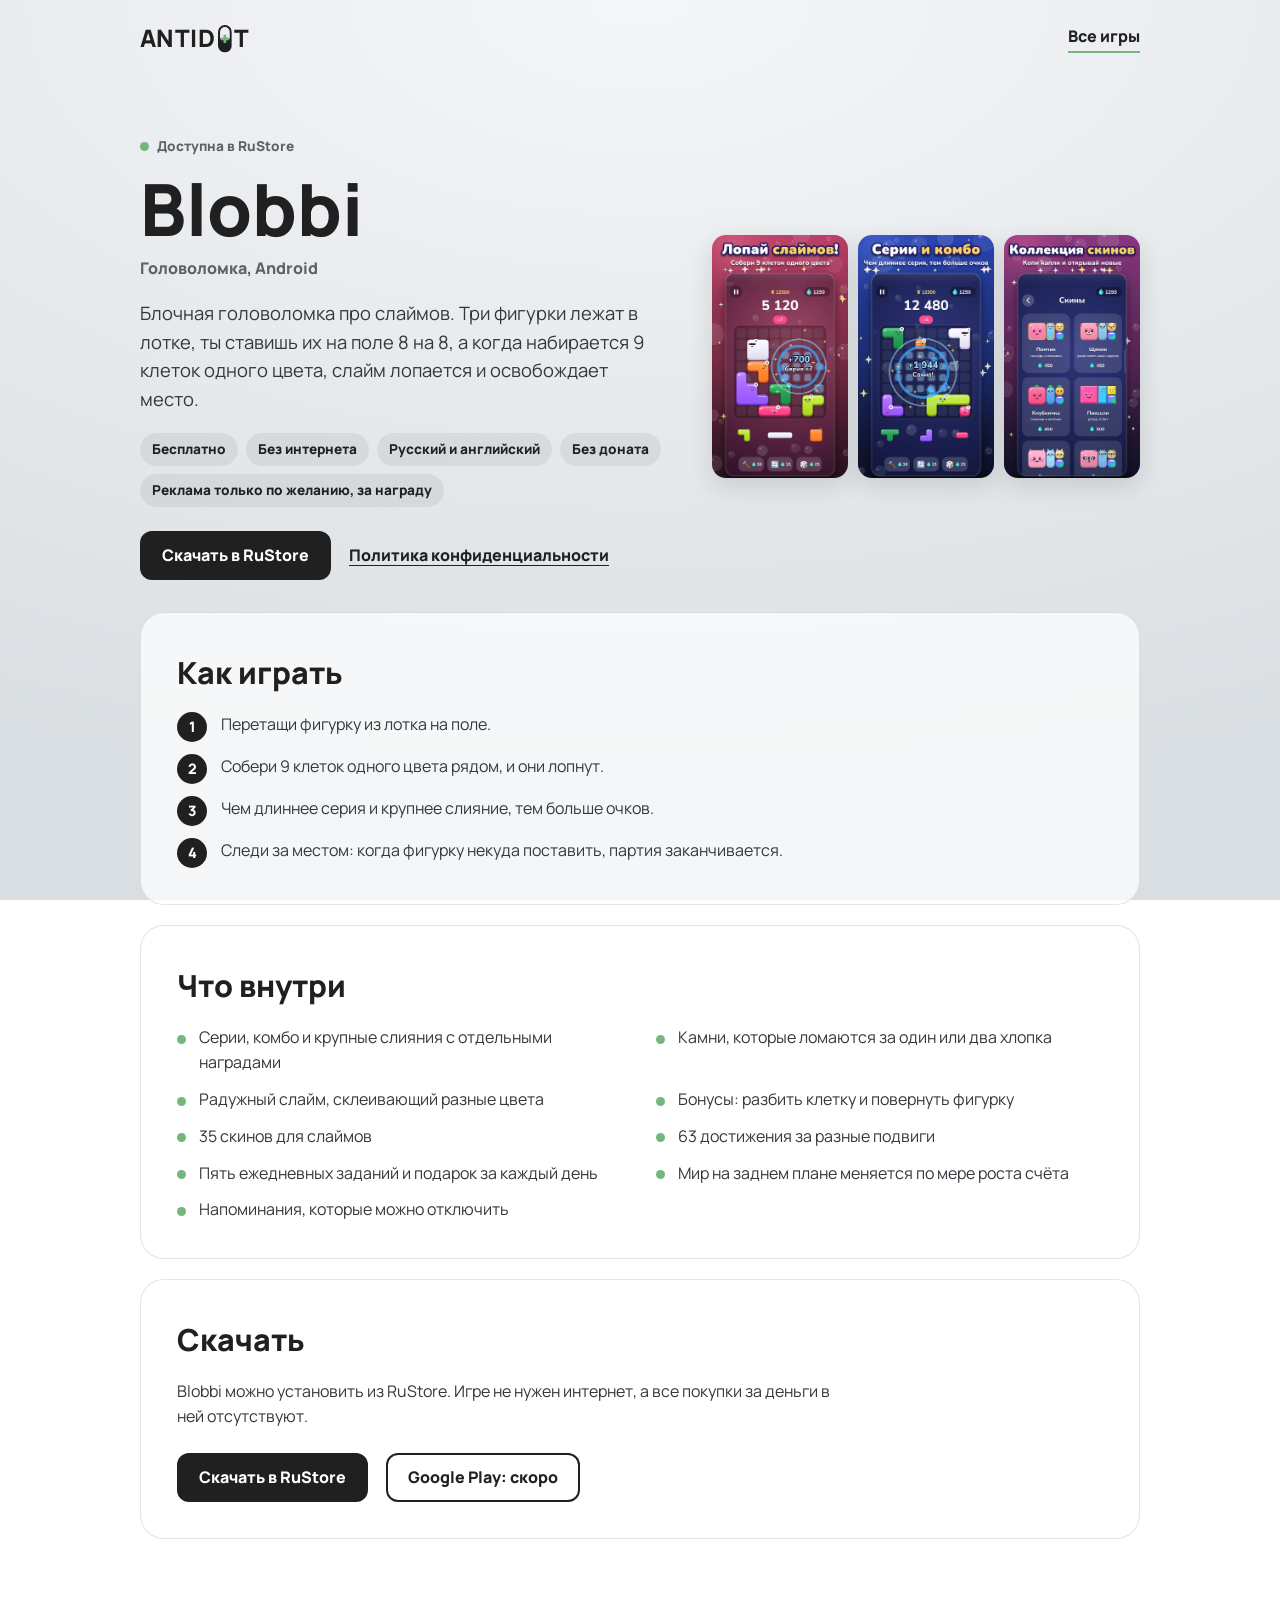
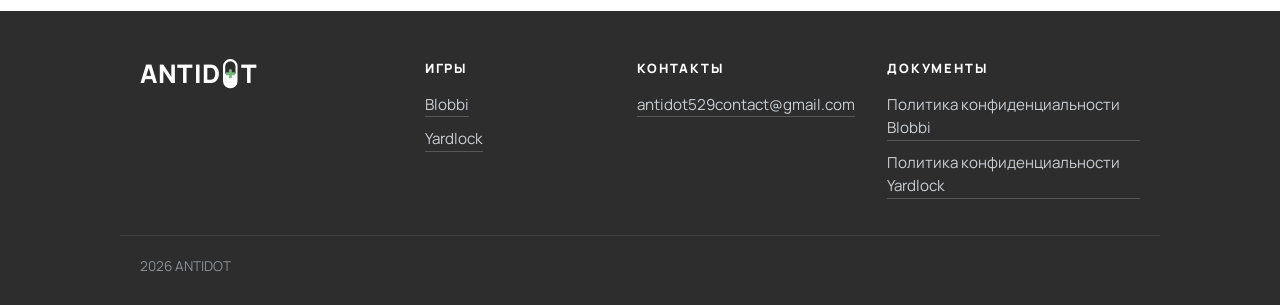
==== blobbi/index.html @ ff333ea6 "Site: top nav, about and news moved above games with new design Co-Authored-By: Claude Sonnet 5.5 <n" ====
<!doctype html>
<html lang="ru">
<head>
<meta charset="utf-8">
<meta name="viewport" content="width=device-width, initial-scale=1">
<title>Blobbi: головоломка про слаймов | ANTIDOT</title>
<meta name="description" content="Blobbi, блочная головоломка про слаймов для Android. Собери 9 клеток одного цвета, лопай слаймов, открывай скины и достижения. Без интернета.">
<meta name="theme-color" content="#F5F6F8">
<link rel="icon" href="data:image/svg+xml,%3Csvg xmlns='http://www.w3.org/2000/svg' viewBox='0 0 20 40'%3E%3Crect x='1.5' y='1.5' width='17' height='37' rx='8.5' fill='none' stroke='%23202020' stroke-width='3'/%3E%3Cpath d='M1.5 20h17v10a8.5 8.5 0 0 1-8.5 8.5h0A8.5 8.5 0 0 1 1.5 30z' fill='%23202020'/%3E%3Crect x='8' y='14' width='4' height='12' rx='.8' fill='%2374B67E'/%3E%3Crect x='4' y='18' width='12' height='4' rx='.8' fill='%2374B67E'/%3E%3C/svg%3E">
<link rel="stylesheet" href="../style.css?v=5">
</head>
<body>
<svg width="0" height="0" style="position:absolute" aria-hidden="true">
  <defs>
    <symbol id="cap" viewBox="0 0 20 40">
      <rect x="1.5" y="1.5" width="17" height="37" rx="8.5" fill="none" stroke="currentColor" stroke-width="3"/>
      <path d="M1.5 20h17v10a8.5 8.5 0 0 1-8.5 8.5h0A8.5 8.5 0 0 1 1.5 30z" fill="currentColor"/>
      <rect x="8" y="14" width="4" height="12" rx=".8" fill="#74B67E"/>
      <rect x="4" y="18" width="12" height="4" rx=".8" fill="#74B67E"/>
    </symbol>
  </defs>
</svg>

<div class="wrap">
  <div class="topbar">
    <a class="logo" href="../" aria-label="ANTIDOT, на главную">ANTID<svg aria-hidden="true"><use href="#cap"/></svg>T</a>
    <a class="back" href="../">Все игры</a>
  </div>

  <header class="gh">
    <div>
      <p class="tag"><i></i>Доступна в RuStore</p>
      <h1>Blobbi</h1>
      <p class="kind">Головоломка, Android</p>
      <p class="lead2">Блочная головоломка про слаймов. Три фигурки лежат в лотке, ты ставишь их на поле 8 на 8, а когда набирается 9 клеток одного цвета, слайм лопается и освобождает место.</p>
      <ul class="facts">
        <li>Бесплатно</li>
        <li>Без интернета</li>
        <li>Русский и английский</li>
        <li>Без доната</li>
        <li>Реклама только по желанию, за награду</li>
      </ul>
      <div class="cta">
        <a class="btn" href="https://www.rustore.ru/catalog/app/com.blobbi.game">Скачать в RuStore</a>
        <a class="text" href="https://antidot529.github.io/blobbi-privacy/">Политика конфиденциальности</a>
      </div>
    </div>
    <div class="shots">
      <img src="../img/blobbi-1.webp" alt="Blobbi: игровое поле" width="640" height="1138" decoding="async">
      <img src="../img/blobbi-2.webp" alt="Blobbi: коллекция скинов" width="640" height="1138" decoding="async">
      <img src="../img/blobbi-3.webp" alt="Blobbi: достижения" width="640" height="1138" decoding="async">
    </div>
  </header>

  <main>
    <section class="panel">
      <h2>Как играть</h2>
      <ol class="steps">
        <li>Перетащи фигурку из лотка на поле.</li>
        <li>Собери 9 клеток одного цвета рядом, и они лопнут.</li>
        <li>Чем длиннее серия и крупнее слияние, тем больше очков.</li>
        <li>Следи за местом: когда фигурку некуда поставить, партия заканчивается.</li>
      </ol>
    </section>

    <section class="panel">
      <h2>Что внутри</h2>
      <ul class="feats">
        <li>Серии, комбо и крупные слияния с отдельными наградами</li>
        <li>Камни, которые ломаются за один или два хлопка</li>
        <li>Радужный слайм, склеивающий разные цвета</li>
        <li>Бонусы: разбить клетку и повернуть фигурку</li>
        <li>35 скинов для слаймов</li>
        <li>63 достижения за разные подвиги</li>
        <li>Пять ежедневных заданий и подарок за каждый день</li>
        <li>Мир на заднем плане меняется по мере роста счёта</li>
        <li>Напоминания, которые можно отключить</li>
      </ul>
    </section>

    <section class="panel">
      <h2>Скачать</h2>
      <p>Blobbi можно установить из RuStore. Игре не нужен интернет, а все покупки за деньги в ней отсутствуют.</p>
      <div class="cta">
        <a class="btn" href="https://www.rustore.ru/catalog/app/com.blobbi.game">Скачать в RuStore</a>
        <span class="btn ghost" aria-disabled="true">Google Play: скоро</span>
      </div>
    </section>
  </main>
</div>

<footer class="site-foot">
  <div class="wrap foot-grid">
    <div class="foot-brand">
      <div class="logo" role="img" aria-label="ANTIDOT">ANTID<svg aria-hidden="true"><use href="#cap"/></svg>T</div>
    </div>
    <nav class="foot-col" aria-label="Игры">
      <h4>Игры</h4>
      <a href="../blobbi/">Blobbi</a>
      <a href="../yardlock/">Yardlock</a>
    </nav>
    <div class="foot-col">
      <h4>Контакты</h4>
      <a href="mailto:antidot529contact@gmail.com">antidot529contact@gmail.com</a>
    </div>
    <nav class="foot-col" aria-label="Документы">
      <h4>Документы</h4>
      <a href="https://antidot529.github.io/blobbi-privacy/">Политика конфиденциальности Blobbi</a>
      <a href="https://antidot529.github.io/yardlock-privacy/">Политика конфиденциальности Yardlock</a>
    </nav>
  </div>
  <div class="wrap foot-end">2026 ANTIDOT</div>
</footer>
</body>
</html>
---- style.css ----
@font-face{font-family:Manrope;font-weight:400;font-display:swap;src:url(fonts/manrope-latin-400-normal.woff2) format("woff2");unicode-range:U+0000-00FF,U+2000-206F}
@font-face{font-family:Manrope;font-weight:400;font-display:swap;src:url(fonts/manrope-cyrillic-400-normal.woff2) format("woff2");unicode-range:U+0301,U+0400-045F,U+0490-0491}
@font-face{font-family:Manrope;font-weight:800;font-display:swap;src:url(fonts/manrope-latin-800-normal.woff2) format("woff2");unicode-range:U+0000-00FF,U+2000-206F}
@font-face{font-family:Manrope;font-weight:800;font-display:swap;src:url(fonts/manrope-cyrillic-800-normal.woff2) format("woff2");unicode-range:U+0301,U+0400-045F,U+0490-0491}

:root{--ink:#202020;--green:#74B67E;--muted:#5d6268;--line:rgba(32,32,32,.12);--text:#33383d}
*{box-sizing:border-box}
html{scroll-behavior:smooth}
body{margin:0;font-family:Manrope,system-ui,Segoe UI,Roboto,sans-serif;color:var(--ink);line-height:1.55;
     background:radial-gradient(120% 90% at 50% 0%,#F5F6F8 0%,#D9DEE2 100%) fixed;min-height:100vh}
.wrap{max-width:1040px;margin:0 auto;padding:0 20px}
a:focus-visible,.btn:focus-visible{outline:3px solid var(--green);outline-offset:3px}

/* логотип: «О» это капсула с залитой нижней половиной и зелёным плюсом */
.logo{display:inline-flex;align-items:center;font-weight:800;letter-spacing:.02em;line-height:1;color:var(--ink);text-decoration:none}
.logo svg{height:1.15em;width:.575em;margin:0 .11em;overflow:visible}

/* главная */
.hero{padding:clamp(56px,12vw,120px) 0 clamp(40px,8vw,72px);text-align:center}
.hero .logo{font-size:clamp(3rem,13vw,7rem)}
.slogan{margin:18px 0 0;font-size:clamp(.7rem,2.4vw,.95rem);font-weight:800;letter-spacing:.42em;text-indent:.42em;color:var(--muted)}
.lead{max-width:520px;margin:28px auto 0;font-size:1.1rem;color:var(--text)}
h2{font-size:clamp(1.4rem,4vw,1.9rem);margin:0 0 24px;font-weight:800}
.games{display:grid;gap:20px}

.card{display:grid;gap:24px;grid-template-columns:1fr;background:rgba(255,255,255,.72);border:1px solid var(--line);
      border-radius:24px;padding:clamp(20px,4vw,36px);color:inherit;text-decoration:none;
      transition:transform .2s,box-shadow .2s,background .2s}
.card:hover{transform:translateY(-3px);box-shadow:0 16px 40px rgba(32,32,32,.12);background:rgba(255,255,255,.9)}
.card h3{margin:0;font-size:clamp(1.5rem,4vw,2rem);font-weight:800}
.card p{margin:12px 0 0;color:var(--text)}
.card{position:relative}
.card h3 a.stretch{color:inherit;text-decoration:none}
.card h3 a.stretch::after{content:"";position:absolute;inset:0;border-radius:24px}
.card h3 a.stretch:focus-visible{outline:none}
.card:has(a.stretch:focus-visible){outline:3px solid var(--green);outline-offset:3px}
.card .links{position:relative;z-index:1}
.card .links .btn.ghost{cursor:default}

.tag{display:inline-flex;align-items:center;gap:8px;margin:0 0 14px;font-size:.85rem;font-weight:800;color:var(--muted)}
.tag i{width:9px;height:9px;border-radius:50%;background:var(--green)}
.tag i.soon{background:#d8a237}

.shots{display:grid;grid-template-columns:repeat(3,1fr);gap:10px;align-items:start}
.shots img{width:100%;height:auto;aspect-ratio:640/1138;border-radius:14px;display:block;background:#cfd4d8;
           box-shadow:0 8px 24px rgba(32,32,32,.14)}

.btn{display:inline-block;padding:12px 22px;border-radius:12px;background:var(--ink);color:#fff;text-decoration:none;font-weight:800}
a.btn:hover{background:#000}
.btn.ghost{background:transparent;color:var(--ink);box-shadow:inset 0 0 0 2px var(--ink)}
.links{display:flex;flex-wrap:wrap;gap:12px 18px;align-items:center;margin-top:22px}
.links a.text,.cta a.text{color:var(--ink);font-weight:800;text-underline-offset:4px}

@media(min-width:820px){
  .card{grid-template-columns:1fr 1fr;align-items:center;gap:40px}
  .card.flip .shots{order:-1}
}

/* страница игры */
.topbar{display:flex;justify-content:space-between;align-items:center;padding:24px 0}
.topbar .logo{font-size:1.5rem}
.back{color:var(--ink);font-weight:800;text-decoration:none;border-bottom:2px solid var(--green);padding-bottom:2px}
.back:hover{border-color:var(--ink)}
.gh{padding:clamp(20px,5vw,56px) 0 32px;display:grid;gap:32px;grid-template-columns:1fr}
.gh h1{margin:0;font-size:clamp(2.4rem,9vw,4.5rem);line-height:1.05;font-weight:800}
.gh .kind{margin:10px 0 0;font-weight:800;color:var(--muted)}
.gh .lead2{margin:18px 0 0;font-size:1.15rem;color:var(--text);max-width:560px}
.facts{list-style:none;margin:20px 0 0;padding:0;display:flex;flex-wrap:wrap;gap:8px}
.facts li{padding:6px 12px;border-radius:999px;background:rgba(32,32,32,.07);font-size:.85rem;font-weight:800}
.gh .shots{max-width:480px}
@media(min-width:820px){
  .gh{grid-template-columns:1.1fr .9fr;align-items:center;gap:48px}
}

.panel{background:rgba(255,255,255,.72);border:1px solid var(--line);border-radius:24px;padding:clamp(20px,4vw,36px);margin-bottom:20px}
.panel h2{margin-bottom:16px}
.panel p{color:var(--text);margin:0 0 12px;max-width:68ch}
.steps{margin:0;padding:0;list-style:none;counter-reset:s;display:grid;gap:12px}
.steps li{counter-increment:s;display:flex;gap:14px;align-items:flex-start;color:var(--text)}
.steps li::before{content:counter(s);flex:none;width:30px;height:30px;border-radius:50%;background:var(--ink);color:#fff;
                  display:grid;place-items:center;font-weight:800;font-size:.9rem}
.feats{margin:0;padding:0;list-style:none;display:grid;gap:10px;grid-template-columns:1fr}
.feats li{position:relative;padding-left:22px;color:var(--text)}
.feats li::before{content:"";position:absolute;left:0;top:.6em;width:9px;height:9px;border-radius:50%;background:var(--green)}
@media(min-width:720px){.feats{grid-template-columns:1fr 1fr;gap:12px 32px}}
.cta{display:flex;flex-wrap:wrap;gap:12px 18px;align-items:center;margin:24px 0 0}

/* верхняя панель */
.nav{position:sticky;top:0;z-index:10;background:rgba(245,246,248,.82);backdrop-filter:blur(10px);-webkit-backdrop-filter:blur(10px);border-bottom:1px solid var(--line)}
.nav-in{display:flex;justify-content:space-between;align-items:center;padding-top:14px;padding-bottom:14px}
.nav .logo{font-size:1.35rem}
.nav nav{display:flex;gap:clamp(14px,3vw,28px)}
.nav nav a{color:var(--ink);font-weight:800;text-decoration:none;font-size:.95rem;padding:4px 0;border-bottom:2px solid transparent}
.nav nav a:hover{border-color:var(--green)}
.nav a:focus-visible{outline:3px solid var(--green);outline-offset:3px}
section,[id]{scroll-margin-top:72px}
.hero{padding-bottom:clamp(32px,6vw,56px)}

/* о студии и новости */
.intro{display:grid;gap:20px;grid-template-columns:1fr;margin-bottom:clamp(48px,8vw,80px)}
.about-card{background:var(--ink);color:#fff;border-radius:28px;padding:clamp(24px,4vw,40px);position:relative;overflow:hidden}
.about-card::after{content:"";position:absolute;right:-60px;top:-60px;width:220px;height:220px;border-radius:50%;
  background:radial-gradient(circle,rgba(116,182,126,.35),rgba(116,182,126,0) 70%);pointer-events:none}
.about-card h2,.news-card h2{font-size:.8rem;letter-spacing:.18em;text-transform:uppercase;margin:0 0 18px;font-weight:800}
.about-card h2{color:var(--green)}
.news-card h2{color:var(--muted)}
.about-lead{margin:0 0 28px;font-size:clamp(1.3rem,3.2vw,1.8rem);font-weight:800;line-height:1.3;max-width:30ch}
.principles{list-style:none;margin:0;padding:0;display:grid;gap:14px}
.principles li{padding-left:20px;position:relative;border-left:2px solid rgba(255,255,255,.18)}
.principles li::before{content:"";position:absolute;left:-6px;top:.45em;width:10px;height:10px;border-radius:50%;background:var(--green)}
.principles h3{margin:0;font-size:1.05rem;font-weight:800}
.principles p{margin:4px 0 0;color:#b9c0c6;font-size:.95rem}
.news-card{background:rgba(255,255,255,.72);border:1px solid var(--line);border-radius:28px;padding:clamp(24px,4vw,40px)}
.timeline{list-style:none;margin:0;padding:0;display:grid;gap:22px}
.timeline li{position:relative;padding-left:26px;border-left:2px solid var(--line)}
.timeline li::before{content:"";position:absolute;left:-7px;top:.35em;width:12px;height:12px;border-radius:50%;background:var(--green);box-shadow:0 0 0 4px rgba(116,182,126,.22)}
.timeline time{display:inline-block;padding:3px 10px;border-radius:999px;background:rgba(32,32,32,.07);font-size:.78rem;font-weight:800;color:var(--muted)}
.timeline h3{margin:10px 0 0;font-size:1.2rem;font-weight:800}
.timeline p{margin:6px 0 0;color:var(--text)}
@media(min-width:900px){.intro{grid-template-columns:1.15fr 1fr}}
.site-foot{margin-top:72px;background:rgba(32,32,32,.94);color:#c9ced3;font-size:.95rem}
.foot-grid{display:grid;gap:32px;grid-template-columns:1fr;padding-top:48px;padding-bottom:36px}
.foot-brand .logo{font-size:1.6rem;color:#fff}
.foot-brand p{margin:12px 0 0;max-width:300px;color:#9aa1a8}
.foot-col{display:flex;flex-direction:column;gap:10px;align-items:flex-start}
.foot-col a{display:block}
.foot-col h4{margin:0 0 4px;font-size:.8rem;font-weight:800;letter-spacing:.14em;text-transform:uppercase;color:#fff}
.site-foot a{color:#c9ced3;text-decoration:none;border-bottom:1px solid rgba(255,255,255,.2)}
.site-foot a:hover{color:#fff;border-color:var(--green)}
.site-foot a:focus-visible{outline:3px solid var(--green);outline-offset:3px}
.foot-end{padding-top:20px;padding-bottom:28px;border-top:1px solid rgba(255,255,255,.1);color:#8a9198;font-size:.85rem}
@media(min-width:820px){.foot-grid{grid-template-columns:1.4fr 1fr 1.2fr 1.4fr}}
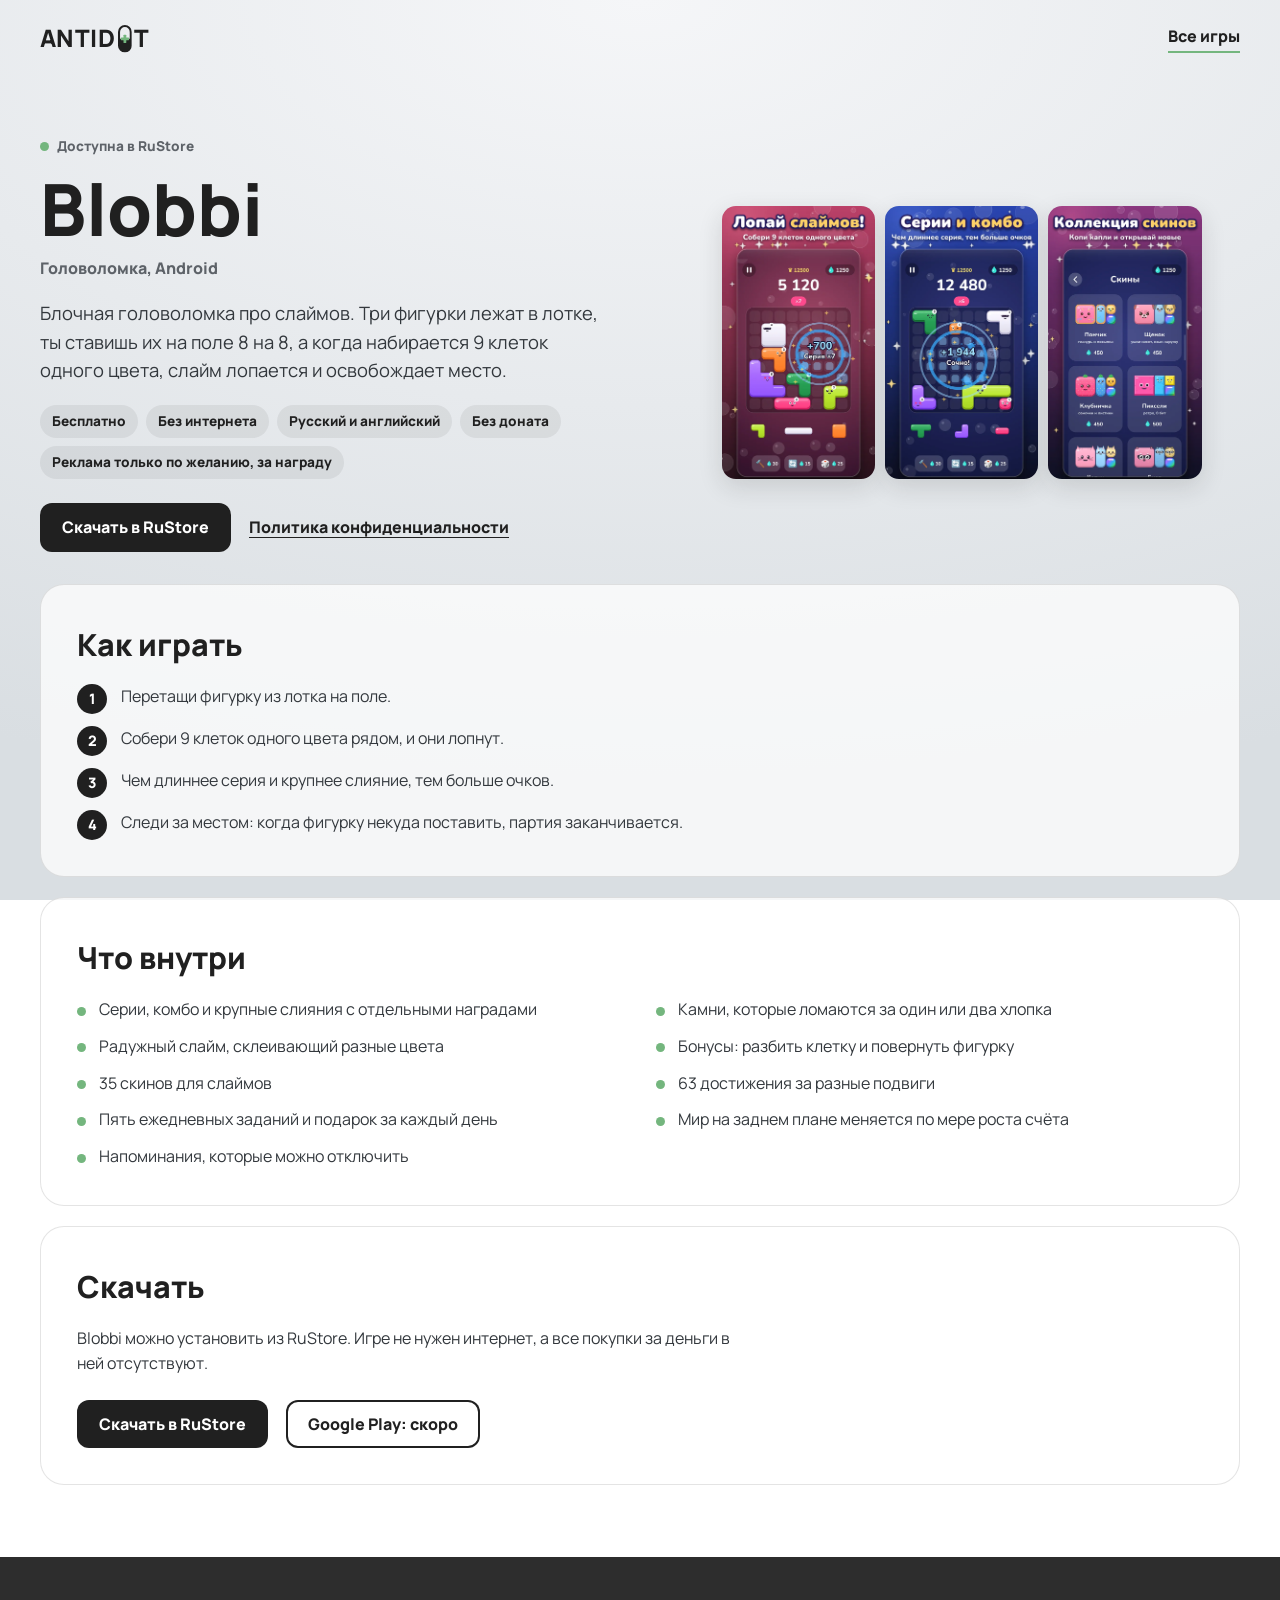
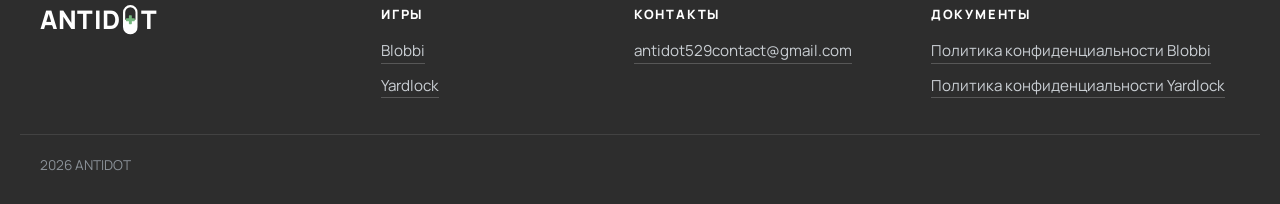
==== commit 52a7e508: "Site: wider layout, side decor and hero phones on wide screens Co-Authored-By: Claude Sonnet 5.5 <no" ====
--- a/blobbi/index.html
+++ b/blobbi/index.html
@@ -7,7 +7,7 @@
 <meta name="description" content="Blobbi, блочная головоломка про слаймов для Android. Собери 9 клеток одного цвета, лопай слаймов, открывай скины и достижения. Без интернета.">
 <meta name="theme-color" content="#F5F6F8">
 <link rel="icon" href="data:image/svg+xml,%3Csvg xmlns='http://www.w3.org/2000/svg' viewBox='0 0 20 40'%3E%3Crect x='1.5' y='1.5' width='17' height='37' rx='8.5' fill='none' stroke='%23202020' stroke-width='3'/%3E%3Cpath d='M1.5 20h17v10a8.5 8.5 0 0 1-8.5 8.5h0A8.5 8.5 0 0 1 1.5 30z' fill='%23202020'/%3E%3Crect x='8' y='14' width='4' height='12' rx='.8' fill='%2374B67E'/%3E%3Crect x='4' y='18' width='12' height='4' rx='.8' fill='%2374B67E'/%3E%3C/svg%3E">
-<link rel="stylesheet" href="../style.css?v=5">
+<link rel="stylesheet" href="../style.css?v=6">
 </head>
 <body>
 <svg width="0" height="0" style="position:absolute" aria-hidden="true">
--- a/style.css
+++ b/style.css
@@ -6,9 +6,9 @@
 :root{--ink:#202020;--green:#74B67E;--muted:#5d6268;--line:rgba(32,32,32,.12);--text:#33383d}
 *{box-sizing:border-box}
 html{scroll-behavior:smooth}
-body{margin:0;font-family:Manrope,system-ui,Segoe UI,Roboto,sans-serif;color:var(--ink);line-height:1.55;
+body{position:relative;overflow-x:clip;margin:0;font-family:Manrope,system-ui,Segoe UI,Roboto,sans-serif;color:var(--ink);line-height:1.55;
      background:radial-gradient(120% 90% at 50% 0%,#F5F6F8 0%,#D9DEE2 100%) fixed;min-height:100vh}
-.wrap{max-width:1040px;margin:0 auto;padding:0 20px}
+.wrap{max-width:1240px;margin:0 auto;padding:0 20px}
 a:focus-visible,.btn:focus-visible{outline:3px solid var(--green);outline-offset:3px}
 
 /* логотип: «О» это капсула с залитой нижней половиной и зелёным плюсом */
@@ -130,3 +130,19 @@
 .site-foot a:focus-visible{outline:3px solid var(--green);outline-offset:3px}
 .foot-end{padding-top:20px;padding-bottom:28px;border-top:1px solid rgba(255,255,255,.1);color:#8a9198;font-size:.85rem}
 @media(min-width:820px){.foot-grid{grid-template-columns:1.4fr 1fr 1.2fr 1.4fr}}
+
+/* декор по бокам на широких экранах */
+body::before,body::after{content:"";position:absolute;z-index:-1;pointer-events:none;background:no-repeat center/contain;display:none}
+body::before{width:300px;height:600px;left:max(-60px,calc(50% - 1100px));top:160px;transform:rotate(-14deg);opacity:.06;background-image:url("data:image/svg+xml,%3Csvg xmlns='http://www.w3.org/2000/svg' viewBox='0 0 20 40'%3E%3Crect x='1.5' y='1.5' width='17' height='37' rx='8.5' fill='none' stroke='%23202020' stroke-width='1.2'/%3E%3Cpath d='M1.5 20h17v10a8.5 8.5 0 0 1-8.5 8.5h0A8.5 8.5 0 0 1 1.5 30z' fill='%23202020'/%3E%3Crect x='8' y='14' width='4' height='12' rx='.8' fill='%2374B67E'/%3E%3Crect x='4' y='18' width='12' height='4' rx='.8' fill='%2374B67E'/%3E%3C/svg%3E")}
+body::after{width:240px;height:480px;right:max(-40px,calc(50% - 1080px));top:900px;transform:rotate(12deg);opacity:.06;background-image:url("data:image/svg+xml,%3Csvg xmlns='http://www.w3.org/2000/svg' viewBox='0 0 20 40'%3E%3Crect x='1.5' y='1.5' width='17' height='37' rx='8.5' fill='none' stroke='%23202020' stroke-width='1.2'/%3E%3Cpath d='M1.5 20h17v10a8.5 8.5 0 0 1-8.5 8.5h0A8.5 8.5 0 0 1 1.5 30z' fill='%23202020'/%3E%3Crect x='8' y='14' width='4' height='12' rx='.8' fill='%2374B67E'/%3E%3Crect x='4' y='18' width='12' height='4' rx='.8' fill='%2374B67E'/%3E%3C/svg%3E")}
+.glow{position:absolute;z-index:-1;pointer-events:none;border-radius:50%;filter:blur(70px);display:none}
+.glow.a{width:420px;height:420px;left:calc(50% - 1000px);top:520px;background:rgba(116,182,126,.28)}
+.glow.b{width:380px;height:380px;right:calc(50% - 980px);top:1250px;background:rgba(116,182,126,.22)}
+@media(min-width:1300px){body::before,body::after,.glow{display:block}}
+
+/* телефоны в шапке */
+.hero{position:relative}
+.hero-shot{display:none;position:absolute;top:24px;width:165px;height:auto;border-radius:22px;box-shadow:0 24px 60px rgba(32,32,32,.28);background:#cfd4d8}
+.hero-shot.l{left:calc(50% - 560px);transform:rotate(-8deg)}
+.hero-shot.r{right:calc(50% - 560px);transform:rotate(8deg)}
+@media(min-width:1180px){.hero-shot{display:block}.hero{padding-bottom:clamp(64px,7vw,96px)}}
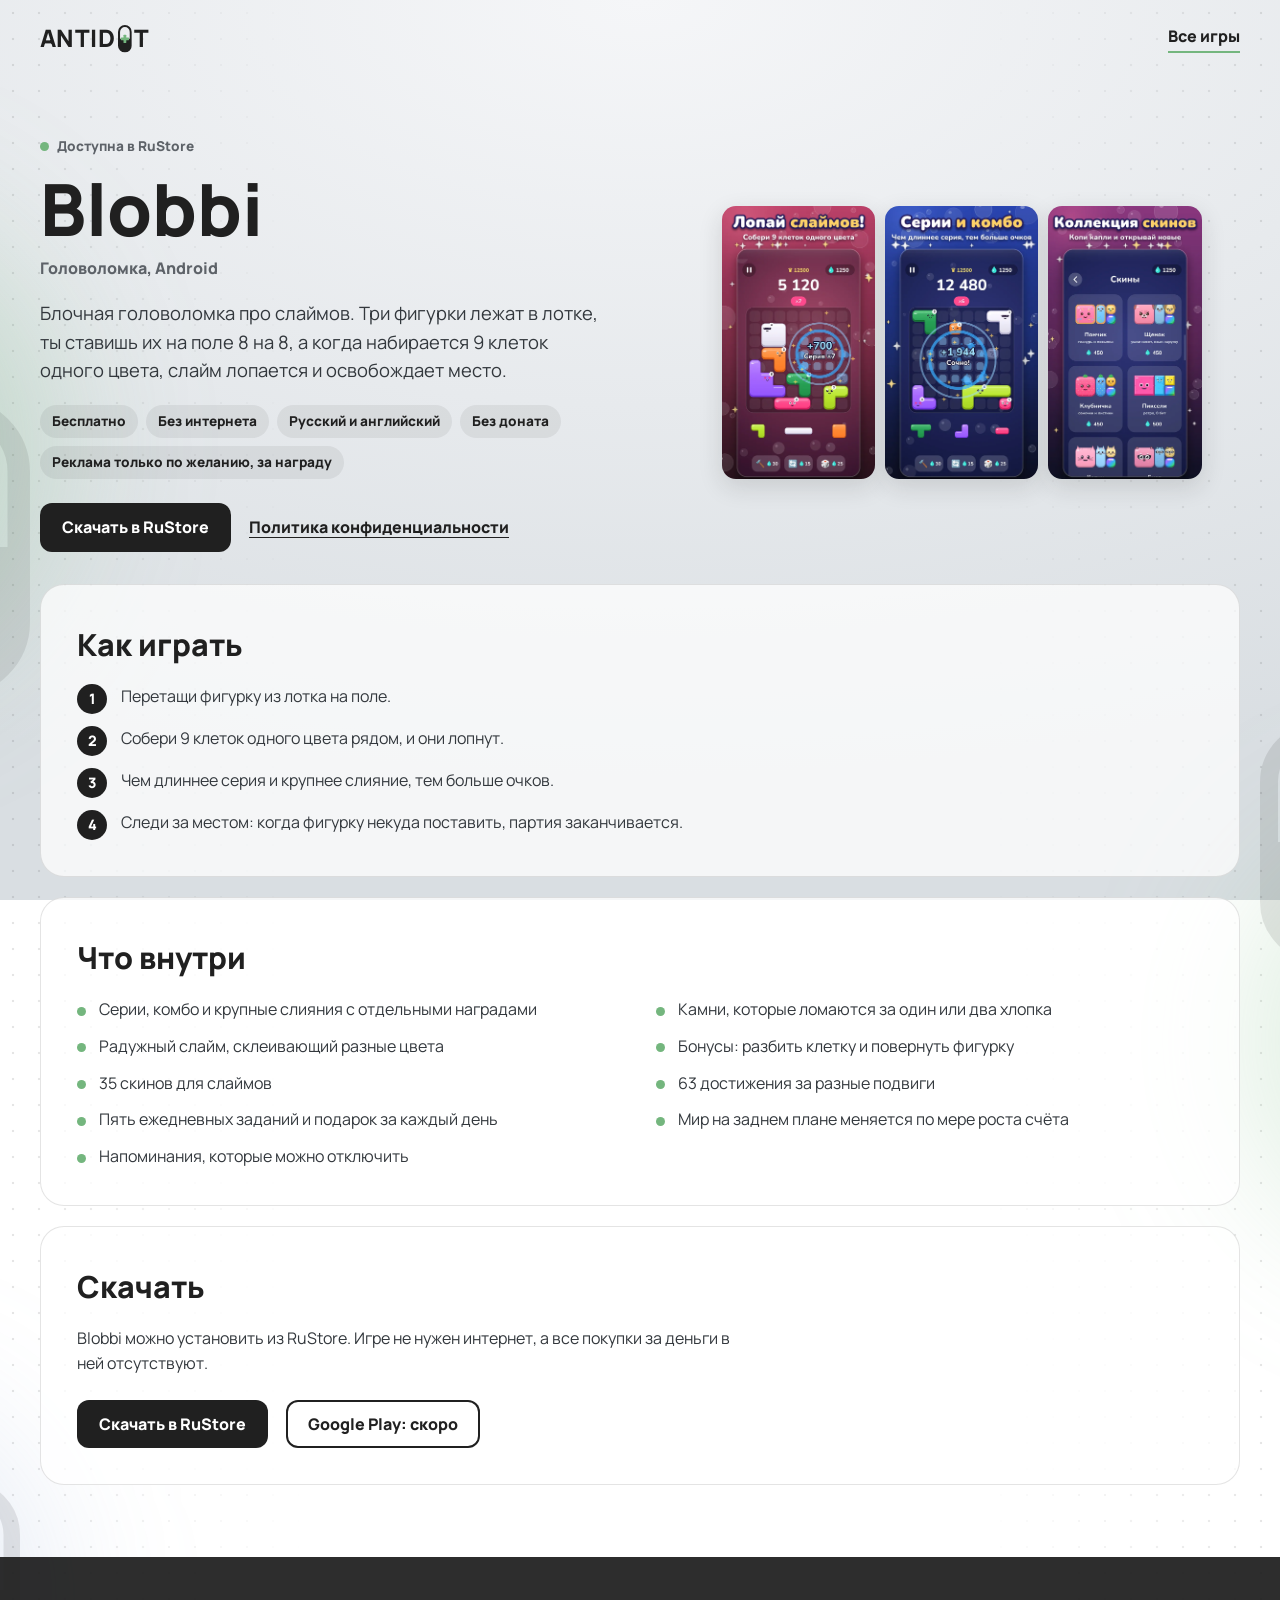
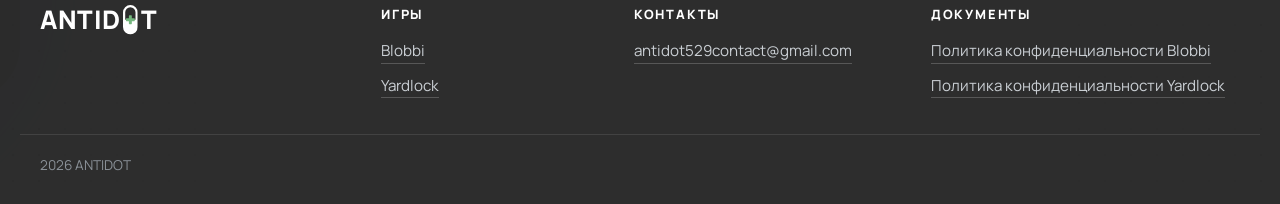
==== commit 8e6c5c81: "Site: remove hero screenshots, richer animated background Co-Authored-By: Claude Sonnet 5.5 <noreply" ====
--- a/blobbi/index.html
+++ b/blobbi/index.html
@@ -7,7 +7,7 @@
 <meta name="description" content="Blobbi, блочная головоломка про слаймов для Android. Собери 9 клеток одного цвета, лопай слаймов, открывай скины и достижения. Без интернета.">
 <meta name="theme-color" content="#F5F6F8">
 <link rel="icon" href="data:image/svg+xml,%3Csvg xmlns='http://www.w3.org/2000/svg' viewBox='0 0 20 40'%3E%3Crect x='1.5' y='1.5' width='17' height='37' rx='8.5' fill='none' stroke='%23202020' stroke-width='3'/%3E%3Cpath d='M1.5 20h17v10a8.5 8.5 0 0 1-8.5 8.5h0A8.5 8.5 0 0 1 1.5 30z' fill='%23202020'/%3E%3Crect x='8' y='14' width='4' height='12' rx='.8' fill='%2374B67E'/%3E%3Crect x='4' y='18' width='12' height='4' rx='.8' fill='%2374B67E'/%3E%3C/svg%3E">
-<link rel="stylesheet" href="../style.css?v=6">
+<link rel="stylesheet" href="../style.css?v=7">
 </head>
 <body>
 <svg width="0" height="0" style="position:absolute" aria-hidden="true">
@@ -20,6 +20,16 @@
     </symbol>
   </defs>
 </svg>
+<div class="bg" aria-hidden="true">
+  <div class="glow a"></div><div class="glow b"></div><div class="glow c"></div>
+  <svg class="bgcap c1"><use href="#cap"/></svg>
+  <svg class="bgcap c2"><use href="#cap"/></svg>
+  <svg class="bgcap c3"><use href="#cap"/></svg>
+  <svg class="bgcap c4"><use href="#cap"/></svg>
+  <svg class="bgcap c5"><use href="#cap"/></svg>
+  <svg class="bgcap c6"><use href="#cap"/></svg>
+  <svg class="bgcap c7"><use href="#cap"/></svg>
+</div>
 
 <div class="wrap">
   <div class="topbar">
--- a/style.css
+++ b/style.css
@@ -131,18 +131,25 @@
 .foot-end{padding-top:20px;padding-bottom:28px;border-top:1px solid rgba(255,255,255,.1);color:#8a9198;font-size:.85rem}
 @media(min-width:820px){.foot-grid{grid-template-columns:1.4fr 1fr 1.2fr 1.4fr}}
 
-/* декор по бокам на широких экранах */
-body::before,body::after{content:"";position:absolute;z-index:-1;pointer-events:none;background:no-repeat center/contain;display:none}
-body::before{width:300px;height:600px;left:max(-60px,calc(50% - 1100px));top:160px;transform:rotate(-14deg);opacity:.06;background-image:url("data:image/svg+xml,%3Csvg xmlns='http://www.w3.org/2000/svg' viewBox='0 0 20 40'%3E%3Crect x='1.5' y='1.5' width='17' height='37' rx='8.5' fill='none' stroke='%23202020' stroke-width='1.2'/%3E%3Cpath d='M1.5 20h17v10a8.5 8.5 0 0 1-8.5 8.5h0A8.5 8.5 0 0 1 1.5 30z' fill='%23202020'/%3E%3Crect x='8' y='14' width='4' height='12' rx='.8' fill='%2374B67E'/%3E%3Crect x='4' y='18' width='12' height='4' rx='.8' fill='%2374B67E'/%3E%3C/svg%3E")}
-body::after{width:240px;height:480px;right:max(-40px,calc(50% - 1080px));top:900px;transform:rotate(12deg);opacity:.06;background-image:url("data:image/svg+xml,%3Csvg xmlns='http://www.w3.org/2000/svg' viewBox='0 0 20 40'%3E%3Crect x='1.5' y='1.5' width='17' height='37' rx='8.5' fill='none' stroke='%23202020' stroke-width='1.2'/%3E%3Cpath d='M1.5 20h17v10a8.5 8.5 0 0 1-8.5 8.5h0A8.5 8.5 0 0 1 1.5 30z' fill='%23202020'/%3E%3Crect x='8' y='14' width='4' height='12' rx='.8' fill='%2374B67E'/%3E%3Crect x='4' y='18' width='12' height='4' rx='.8' fill='%2374B67E'/%3E%3C/svg%3E")}
-.glow{position:absolute;z-index:-1;pointer-events:none;border-radius:50%;filter:blur(70px);display:none}
-.glow.a{width:420px;height:420px;left:calc(50% - 1000px);top:520px;background:rgba(116,182,126,.28)}
-.glow.b{width:380px;height:380px;right:calc(50% - 980px);top:1250px;background:rgba(116,182,126,.22)}
-@media(min-width:1300px){body::before,body::after,.glow{display:block}}
-
-/* телефоны в шапке */
-.hero{position:relative}
-.hero-shot{display:none;position:absolute;top:24px;width:165px;height:auto;border-radius:22px;box-shadow:0 24px 60px rgba(32,32,32,.28);background:#cfd4d8}
-.hero-shot.l{left:calc(50% - 560px);transform:rotate(-8deg)}
-.hero-shot.r{right:calc(50% - 560px);transform:rotate(8deg)}
-@media(min-width:1180px){.hero-shot{display:block}.hero{padding-bottom:clamp(64px,7vw,96px)}}
+/* фон: капсулы, сетка из точек и свечение */
+.bg{position:absolute;inset:0;z-index:-1;pointer-events:none;overflow:hidden}
+.bg::before{content:"";position:absolute;inset:0;
+  background-image:radial-gradient(rgba(32,32,32,.22) 1.2px,transparent 1.6px);background-size:26px 26px;
+  -webkit-mask-image:linear-gradient(90deg,#000 0,rgba(0,0,0,.0) 24%,rgba(0,0,0,0) 76%,#000 100%);
+          mask-image:linear-gradient(90deg,#000 0,rgba(0,0,0,0) 24%,rgba(0,0,0,0) 76%,#000 100%);opacity:.55}
+.bgcap{position:absolute;color:var(--ink);display:none;animation:bobA 11s ease-in-out infinite alternate}
+.bgcap.c1{width:330px;height:660px;left:calc(50% - 1010px);top:3%;--r:-14deg;opacity:.07}
+.bgcap.c2{width:150px;height:300px;left:calc(50% - 760px);top:22%;--r:10deg;opacity:.09;animation-duration:9s;animation-name:bobB}
+.bgcap.c3{width:260px;height:520px;right:calc(50% - 1000px);top:14%;--r:12deg;opacity:.07;animation-duration:13s}
+.bgcap.c4{width:120px;height:240px;right:calc(50% - 740px);top:40%;--r:-18deg;opacity:.1;animation-duration:8s;animation-name:bobB}
+.bgcap.c5{width:300px;height:600px;left:calc(50% - 1000px);top:50%;--r:16deg;opacity:.07;animation-duration:12s}
+.bgcap.c6{width:210px;height:420px;right:calc(50% - 960px);top:68%;--r:-10deg;opacity:.08;animation-duration:10s;animation-name:bobB}
+.bgcap.c7{width:110px;height:220px;left:calc(50% - 730px);top:82%;--r:22deg;opacity:.1;animation-duration:9s}
+@keyframes bobA{from{transform:translateY(-14px) rotate(var(--r))}to{transform:translateY(14px) rotate(calc(var(--r) + 4deg))}}
+@keyframes bobB{from{transform:translateY(12px) rotate(var(--r))}to{transform:translateY(-12px) rotate(calc(var(--r) - 5deg))}}
+.glow{position:absolute;border-radius:50%;filter:blur(80px);display:none}
+.glow.a{width:460px;height:460px;left:calc(50% - 1050px);top:12%;background:rgba(116,182,126,.30)}
+.glow.b{width:420px;height:420px;right:calc(50% - 1020px);top:46%;background:rgba(116,182,126,.24)}
+.glow.c{width:380px;height:380px;left:calc(50% - 980px);top:78%;background:rgba(120,150,200,.20)}
+@media(min-width:1180px){.bgcap,.glow{display:block}}
+@media(prefers-reduced-motion:reduce){.bgcap{animation:none;transform:rotate(var(--r))}}
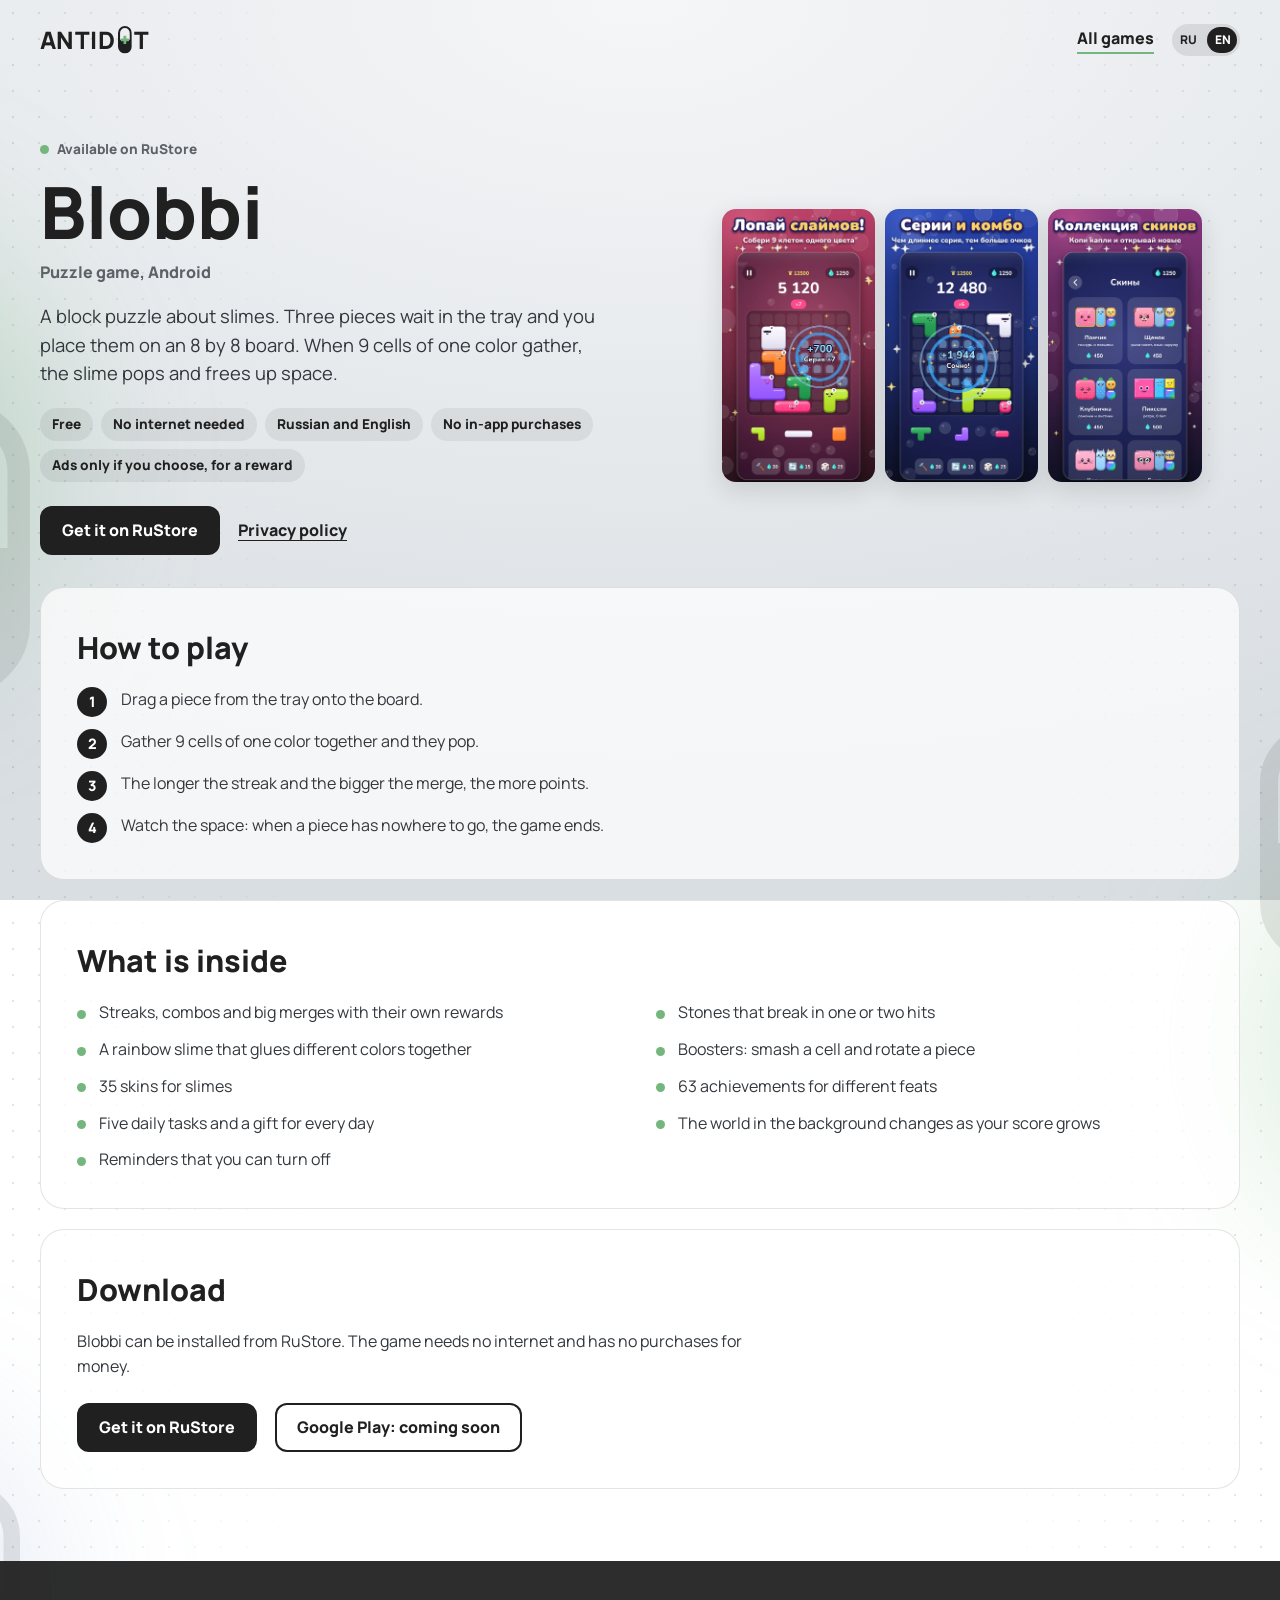
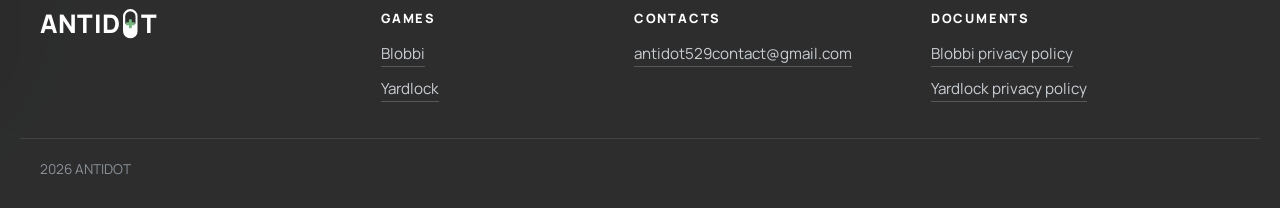
==== commit 975b3b22: "Site: English localization and RU/EN language switch Co-Authored-By: Claude Sonnet 5.5 <noreply@anth" ====
--- a/blobbi/index.html
+++ b/blobbi/index.html
@@ -7,7 +7,7 @@
 <meta name="description" content="Blobbi, блочная головоломка про слаймов для Android. Собери 9 клеток одного цвета, лопай слаймов, открывай скины и достижения. Без интернета.">
 <meta name="theme-color" content="#F5F6F8">
 <link rel="icon" href="data:image/svg+xml,%3Csvg xmlns='http://www.w3.org/2000/svg' viewBox='0 0 20 40'%3E%3Crect x='1.5' y='1.5' width='17' height='37' rx='8.5' fill='none' stroke='%23202020' stroke-width='3'/%3E%3Cpath d='M1.5 20h17v10a8.5 8.5 0 0 1-8.5 8.5h0A8.5 8.5 0 0 1 1.5 30z' fill='%23202020'/%3E%3Crect x='8' y='14' width='4' height='12' rx='.8' fill='%2374B67E'/%3E%3Crect x='4' y='18' width='12' height='4' rx='.8' fill='%2374B67E'/%3E%3C/svg%3E">
-<link rel="stylesheet" href="../style.css?v=7">
+<link rel="stylesheet" href="../style.css?v=9">
 </head>
 <body>
 <svg width="0" height="0" style="position:absolute" aria-hidden="true">
@@ -34,7 +34,7 @@
 <div class="wrap">
   <div class="topbar">
     <a class="logo" href="../" aria-label="ANTIDOT, на главную">ANTID<svg aria-hidden="true"><use href="#cap"/></svg>T</a>
-    <a class="back" href="../">Все игры</a>
+    <div class="topbar-r"><a class="back" href="../">Все игры</a><button class="lang" type="button" aria-label="Language / Язык" aria-pressed="false" data-lang="ru"><span class="lang-opt">RU</span><span class="lang-opt">EN</span><i class="lang-thumb" aria-hidden="true"></i></button></div>
   </div>
 
   <header class="gh">
@@ -121,5 +121,6 @@
   </div>
   <div class="wrap foot-end">2026 ANTIDOT</div>
 </footer>
+<script src="../i18n.js?v=1"></script>
 </body>
 </html>
--- a/style.css
+++ b/style.css
@@ -17,8 +17,8 @@
 
 /* главная */
 .hero{padding:clamp(56px,12vw,120px) 0 clamp(40px,8vw,72px);text-align:center}
-.hero .logo{font-size:clamp(3rem,13vw,7rem)}
-.slogan{margin:18px 0 0;font-size:clamp(.7rem,2.4vw,.95rem);font-weight:800;letter-spacing:.42em;text-indent:.42em;color:var(--muted)}
+.hero .logo{font-size:clamp(3rem,14.5vw,11.5rem)}
+.slogan{margin:26px 0 0;font-size:clamp(.75rem,2.6vw,1.45rem);font-weight:800;letter-spacing:.42em;text-indent:.42em;color:var(--muted)}
 .lead{max-width:520px;margin:28px auto 0;font-size:1.1rem;color:var(--text)}
 h2{font-size:clamp(1.4rem,4vw,1.9rem);margin:0 0 24px;font-weight:800}
 .games{display:grid;gap:20px}
@@ -153,3 +153,17 @@
 .glow.c{width:380px;height:380px;left:calc(50% - 980px);top:78%;background:rgba(120,150,200,.20)}
 @media(min-width:1180px){.bgcap,.glow{display:block}}
 @media(prefers-reduced-motion:reduce){.bgcap{animation:none;transform:rotate(var(--r))}}
+
+/* переключатель языка */
+.lang{position:relative;display:inline-grid;grid-template-columns:1fr 1fr;align-items:center;width:68px;height:32px;padding:0;border:0;border-radius:999px;
+  background:rgba(32,32,32,.1);cursor:pointer;font:inherit;flex:none}
+.lang-opt{position:relative;z-index:1;text-align:center;font-size:.75rem;font-weight:800;letter-spacing:.04em;color:var(--ink);transition:color .2s}
+.lang-thumb{position:absolute;top:3px;left:3px;width:30px;height:26px;border-radius:999px;background:var(--ink);transition:transform .25s ease}
+.lang[data-lang="ru"] .lang-opt:first-child,.lang[data-lang="en"] .lang-opt:nth-child(2){color:#fff}
+.lang[data-lang="en"] .lang-thumb{transform:translateX(32px)}
+.lang:focus-visible{outline:3px solid var(--green);outline-offset:3px}
+.nav-in{gap:16px}
+.nav nav{margin-left:auto;margin-right:16px}
+.topbar-r{display:flex;align-items:center;gap:18px}
+@media(max-width:520px){.nav .logo{display:none}.nav nav{margin-left:0}.nav-in{justify-content:space-between}}
+@media(prefers-reduced-motion:reduce){.lang-thumb,.lang-opt{transition:none}}
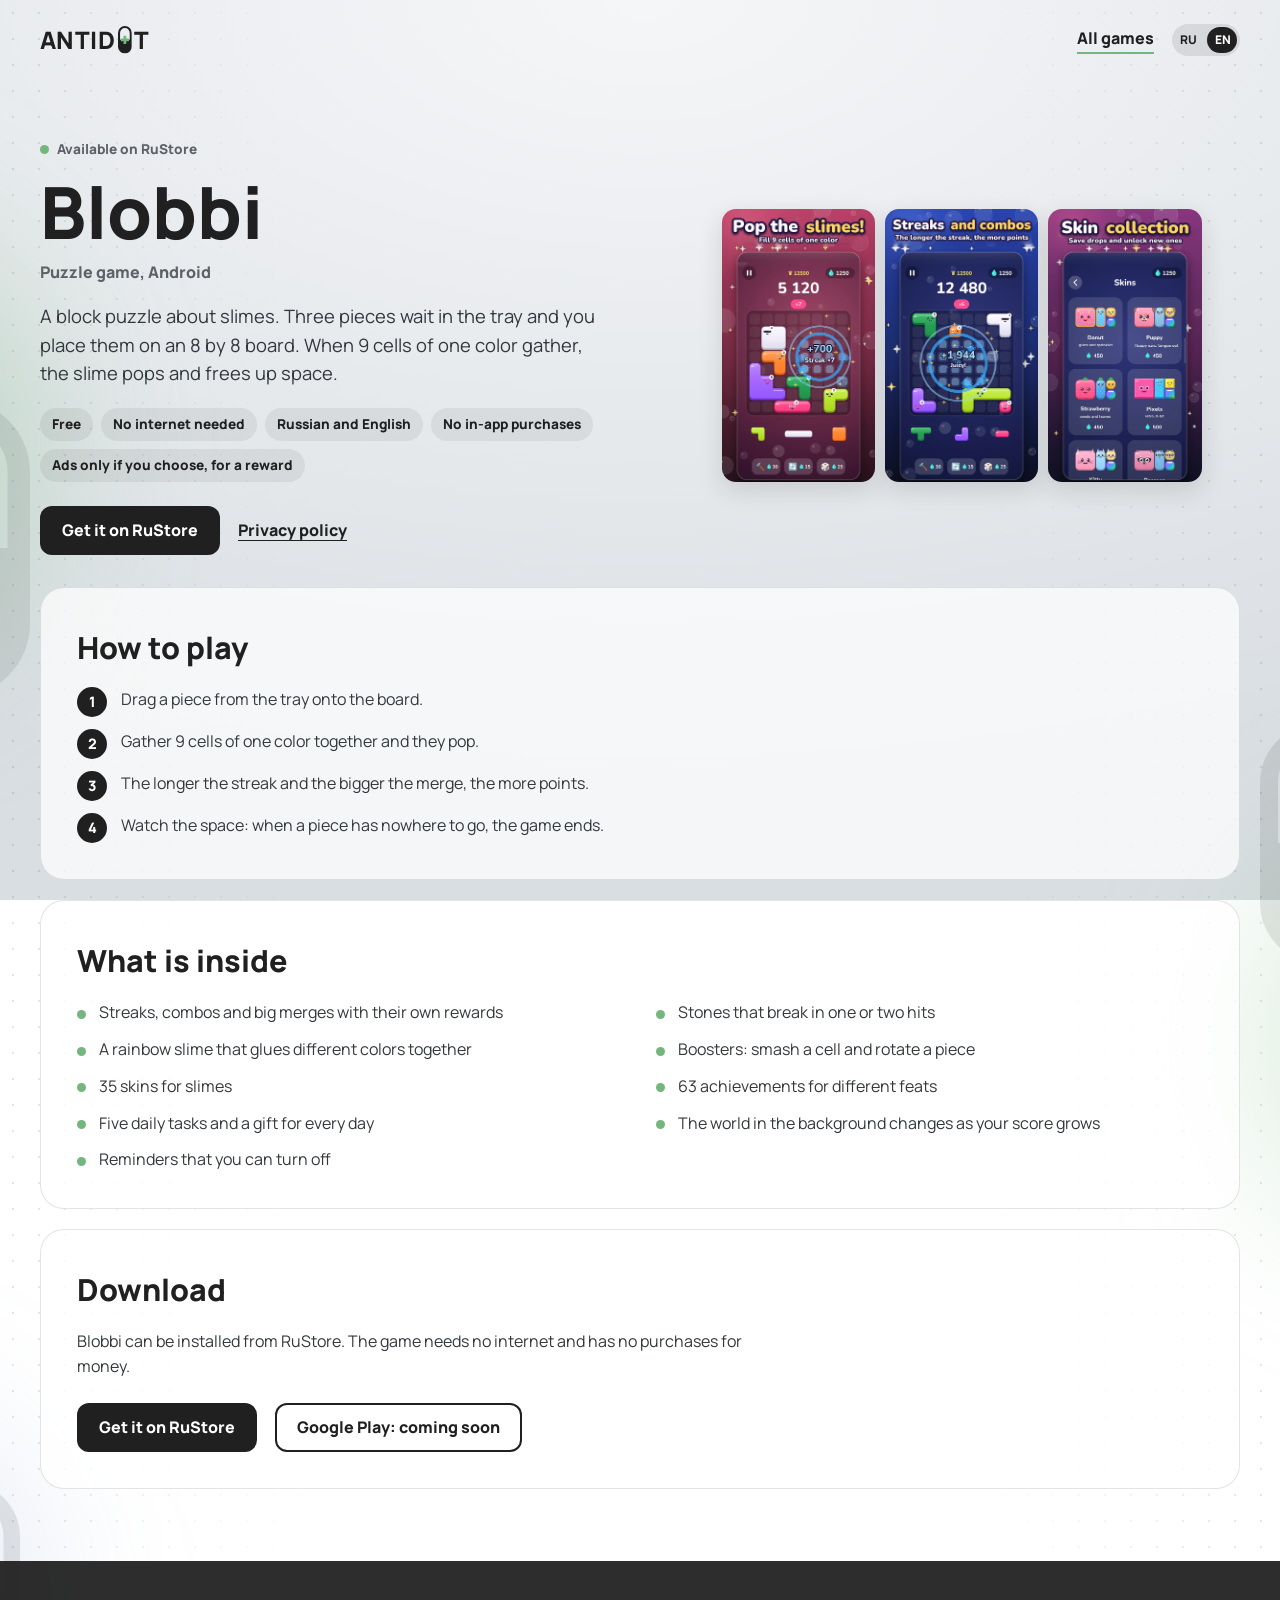
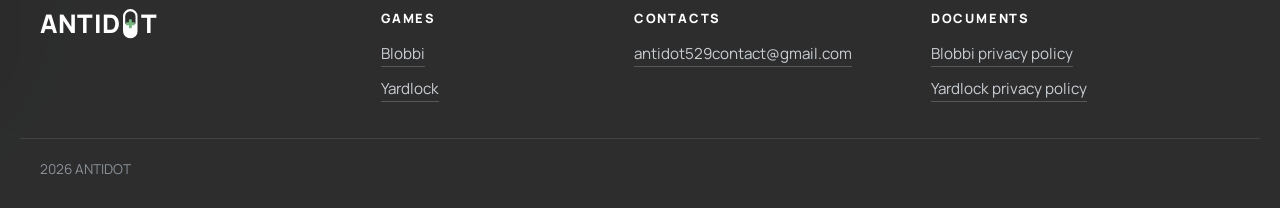
==== commit 4a14075f: "Site: English screenshots for both games, swapped by the language switch Co-Authored-By: Claude Sonn" ====
--- a/blobbi/index.html
+++ b/blobbi/index.html
@@ -121,6 +121,6 @@
   </div>
   <div class="wrap foot-end">2026 ANTIDOT</div>
 </footer>
-<script src="../i18n.js?v=1"></script>
+<script src="../i18n.js?v=2"></script>
 </body>
 </html>
